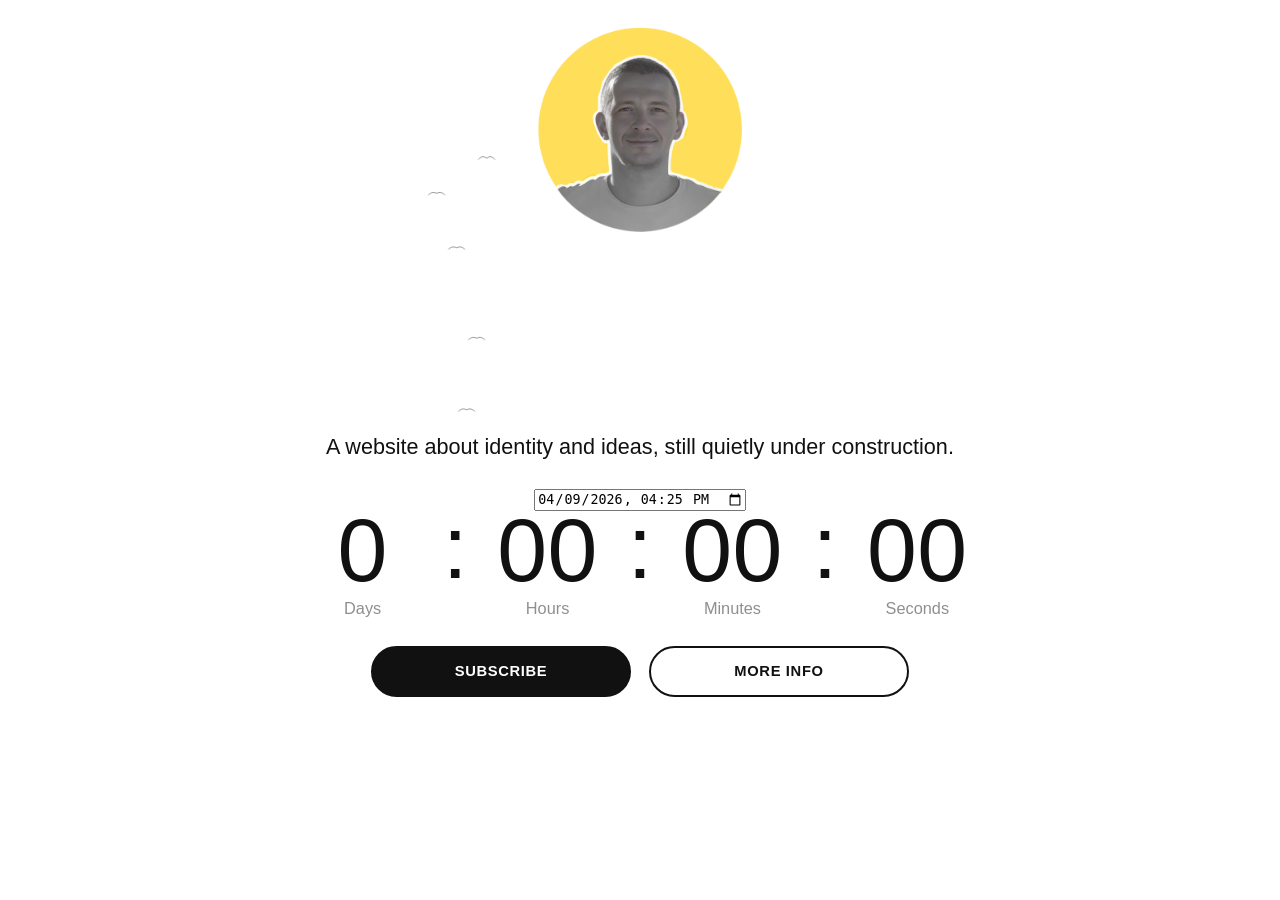
==== index.html @ 273ef84e "Update index.html" ====
<!DOCTYPE html>
<html lang="en">
<head>
  <meta charset="UTF-8" />
  <meta name="viewport" content="width=device-width, initial-scale=1.0" />
  <title>m1l0s.io</title>
  <link rel="stylesheet" href="./style.css" />
</head>
<body>
  <main class="hero">
    <div class="avatar-wrap">
      <img src="./assets/me.png" alt="Milos portrait" class="avatar-img" />

      <div class="avatar-birds" aria-hidden="true">
        <svg class="bird-svg bird-1" viewBox="0 0 40 20">
          <path d="M2 14C8 7 14 6 20 12C26 6 32 7 38 14"></path>
        </svg>
        <svg class="bird-svg bird-2" viewBox="0 0 40 20">
          <path d="M2 14C8 8 14 7 20 11C26 7 32 8 38 14"></path>
        </svg>
        <svg class="bird-svg bird-3" viewBox="0 0 40 20">
          <path d="M2 15C8 9 14 8 20 12C26 8 32 9 38 15"></path>
        </svg>
        <svg class="bird-svg bird-4" viewBox="0 0 40 20">
          <path d="M2 13C8 7 14 6 20 10C26 6 32 7 38 13"></path>
        </svg>
        <svg class="bird-svg bird-5" viewBox="0 0 40 20">
          <path d="M2 14C8 8 14 7 20 11C26 7 32 8 38 14"></path>
        </svg>
      </div>
    </div>

    <p class="hero-text">
      A website about identity and ideas, still quietly under construction.
    </p>

    <div class="countdown-wrap">
      <input type="datetime-local" id="countdownTarget" value="2026-04-09T16:25" />

      <div class="countdown" aria-label="Countdown">
        <div class="countdown-block">
          <div class="countdown-number" id="days">0</div>
          <div class="countdown-label">Days</div>
        </div>

        <div class="countdown-colon">:</div>

        <div class="countdown-block">
          <div class="countdown-number" id="hours">00</div>
          <div class="countdown-label">Hours</div>
        </div>

        <div class="countdown-colon">:</div>

        <div class="countdown-block">
          <div class="countdown-number" id="minutes">00</div>
          <div class="countdown-label">Minutes</div>
        </div>

        <div class="countdown-colon">:</div>

        <div class="countdown-block">
          <div class="countdown-number" id="seconds">00</div>
          <div class="countdown-label">Seconds</div>
        </div>
      </div>
    </div>

    <div class="hero-actions">
      <a
        href="https://example.com"
        class="hero-btn hero-btn--filled"
        target="_blank"
        rel="noopener noreferrer"
      >
        Subscribe
      </a>

      <a href="./about.html" class="hero-btn hero-btn--outline">
        More Info
      </a>
    </div>
  </main>

  <script>
    const countdownTargetInput = document.getElementById("countdownTarget");
    const daysEl = document.getElementById("days");
    const hoursEl = document.getElementById("hours");
    const minutesEl = document.getElementById("minutes");
    const secondsEl = document.getElementById("seconds");

    function updateCountdown() {
      const targetDate = new Date(countdownTargetInput.value);
      const now = new Date();
      const diff = targetDate - now;

      if (isNaN(targetDate.getTime()) || diff <= 0) {
        daysEl.textContent = "0";
        hoursEl.textContent = "00";
        minutesEl.textContent = "00";
        secondsEl.textContent = "00";
        return;
      }

      const days = Math.floor(diff / (1000 * 60 * 60 * 24));
      const hours = Math.floor((diff / (1000 * 60 * 60)) % 24);
      const minutes = Math.floor((diff / (1000 * 60)) % 60);
      const seconds = Math.floor((diff / 1000) % 60);

      daysEl.textContent = String(days);
      hoursEl.textContent = String(hours).padStart(2, "0");
      minutesEl.textContent = String(minutes).padStart(2, "0");
      secondsEl.textContent = String(seconds).padStart(2, "0");
    }

    countdownTargetInput.addEventListener("input", updateCountdown);

    updateCountdown();
    setInterval(updateCountdown, 1000);
  </script>
</body>
</html>
---- style.css ----
:root {
  color-scheme: light dark;
  box-sizing: border-box;
}

*,
*::before,
*::after {
  box-sizing: inherit;
}

html,
body {
  min-height: 100%;
}

body {
  margin: 0;
  min-height: 100vh;
  background: #ffffff;
  color: #111111;
  font-family: Roboto, "Helvetica Neue", Arial, sans-serif;
  overflow-x: hidden;
}

@media (prefers-color-scheme: dark) {
  body {
    background: #000000;
    color: #ffffff;
  }
}

/* PAGE LAYOUT */

.hero,
.about-page {
  width: min(100%, 1060px);
  min-height: 100vh;
  margin: 0 auto;
  padding-top: calc(clamp(20px, 3vh, 32px) + clamp(120px, 16vw, 210px) + 24px);
  padding-right: 20px;
  padding-bottom: 28px;
  padding-left: 20px;
  display: flex;
  flex-direction: column;
  align-items: center;
  justify-content: center;
  text-align: center;
}

.about-page {
  width: min(100%, 860px);
}

.about-hero {
  width: 100%;
  display: flex;
  flex-direction: column;
  align-items: center;
  justify-content: center;
}

/* AVATAR */

.avatar-wrap {
  position: fixed;
  top: clamp(20px, 3vh, 32px);
  left: 50%;
  transform: translateX(-50%);
  width: clamp(120px, 16vw, 210px);
  z-index: 10;
  display: flex;
  align-items: center;
  justify-content: center;
}

.avatar-img {
  position: relative;
  z-index: 1;
  width: 100%;
  height: auto;
  display: block;
  object-fit: contain;
}

.avatar-birds {
  position: absolute;
  inset: 0;
  z-index: 2;
  pointer-events: none;
  overflow: visible;
  opacity: 0.8;
}

/* TEXT */

.hero-text,
.about-text {
  width: 100%;
  max-width: 820px;
  margin: 0 auto 26px;
  font-size: clamp(1rem, 0.72rem + 0.95vw, 1.35rem);
  line-height: 1.5;
  font-weight: 400;
  text-align: center;
  white-space: normal;
  overflow-wrap: break-word;
  word-break: normal;
}

.about-text {
  max-width: 760px;
}

/* COUNTDOWN */

.countdown {
  display: flex;
  align-items: flex-start;
  justify-content: center;
  gap: 4px;
  flex-wrap: nowrap;
  margin: 0 auto 28px;
  width: 100%;
}

.countdown--ghost {
  visibility: hidden;
  pointer-events: none;
}

.countdown-block {
  min-width: 0;
  width: clamp(64px, 13vw, 150px);
  display: flex;
  flex-direction: column;
  align-items: center;
}

.countdown-number {
  font-size: clamp(2.9rem, 7vw, 6.2rem);
  line-height: 0.88;
  font-weight: 300;
  letter-spacing: 0.005em;
  font-variant-numeric: tabular-nums;
}

.countdown-colon {
  font-size: clamp(2.9rem, 7vw, 6.2rem);
  line-height: 0.84;
  font-weight: 300;
  transform: translateY(-1px);
  padding-inline: 1px;
  flex: 0 0 auto;
}

.countdown-label {
  margin-top: 10px;
  font-size: clamp(0.82rem, 0.62rem + 0.5vw, 1.15rem);
  line-height: 1.15;
  font-weight: 400;
  color: #8f8f8f;
}

/* ACTIONS */

.hero-actions,
.about-actions {
  display: flex;
  justify-content: center;
  align-items: center;
  gap: 18px;
  flex-wrap: wrap;
  width: 100%;
  margin: 0;
}

.hero-btn {
  min-width: min(260px, 42vw);
  padding: 16px 28px;
  border-radius: 999px;
  text-decoration: none;
  text-transform: uppercase;
  text-align: center;
  font-size: 0.92rem;
  line-height: 1;
  font-weight: 700;
  letter-spacing: 0.045em;
  border: 2px solid #111111;
  background: transparent;
  color: #111111;
  transition: transform 0.2s ease, opacity 0.2s ease, background-color 0.2s ease, color 0.2s ease, border-color 0.2s ease;
}

.hero-btn:hover {
  transform: translateY(-1px);
  opacity: 0.88;
}

.hero-btn--filled {
  background: #111111;
  color: #ffffff;
}

.hero-btn--outline {
  background: transparent;
  color: #111111;
}

@media (prefers-color-scheme: dark) {
  .countdown-label {
    color: #9a9a9a;
  }

  .hero-btn {
    border-color: #ffffff;
    color: #ffffff;
  }

  .hero-btn--filled {
    background: #ffffff;
    color: #000000;
  }

  .hero-btn--outline {
    background: transparent;
    color: #ffffff;
  }
}

/* BIRDS */

.bird-svg {
  position: fixed;
  width: 18px;
  height: 9px;
  fill: none;
  stroke: currentColor;
  stroke-width: 1.6;
  stroke-linecap: round;
  stroke-linejoin: round;
  opacity: 0.72;
  pointer-events: none;
  z-index: 20;
}

.bird-1 { top: 14vh; left: -60px; animation: birdFly1 28s linear infinite; }
.bird-2 { top: 24vh; left: -90px; animation: birdFly2 32s linear infinite; }
.bird-3 { top: 34vh; left: -70px; animation: birdFly3 26s linear infinite; }
.bird-4 { top: 18vh; left: -110px; animation: birdFly4 30s linear infinite; }
.bird-5 { top: 42vh; left: -80px; animation: birdFly5 27s linear infinite; }

@keyframes birdFly1 {
  0% { transform: translateX(0) translateY(0) rotate(-2deg) scale(1); }
  25% { transform: translateX(30vw) translateY(-10px) rotate(1deg) scale(1.03); }
  50% { transform: translateX(60vw) translateY(8px) rotate(-1deg) scale(1.05); }
  75% { transform: translateX(85vw) translateY(-6px) rotate(1deg) scale(1.02); }
  100% { transform: translateX(calc(100vw + 140px)) translateY(0) rotate(0deg) scale(0.98); }
}

@keyframes birdFly2 {
  0% { transform: translateX(0) translateY(0) rotate(1deg) scale(0.96); }
  25% { transform: translateX(28vw) translateY(8px) rotate(-1deg) scale(0.98); }
  50% { transform: translateX(58vw) translateY(-10px) rotate(1deg) scale(1); }
  75% { transform: translateX(84vw) translateY(6px) rotate(-1deg) scale(0.99); }
  100% { transform: translateX(calc(100vw + 160px)) translateY(0) rotate(0deg) scale(0.96); }
}

@keyframes birdFly3 {
  0% { transform: translateX(0) translateY(0) rotate(-1deg) scale(1); }
  25% { transform: translateX(32vw) translateY(-8px) rotate(1deg) scale(1.02); }
  50% { transform: translateX(62vw) translateY(10px) rotate(-1deg) scale(1.04); }
  75% { transform: translateX(88vw) translateY(-8px) rotate(1deg) scale(1.01); }
  100% { transform: translateX(calc(100vw + 150px)) translateY(0) rotate(0deg) scale(0.98); }
}

@keyframes birdFly4 {
  0% { transform: translateX(0) translateY(0) rotate(2deg) scale(0.94); }
  25% { transform: translateX(26vw) translateY(-7px) rotate(0deg) scale(0.97); }
  50% { transform: translateX(56vw) translateY(7px) rotate(1deg) scale(1); }
  75% { transform: translateX(82vw) translateY(-9px) rotate(-1deg) scale(0.98); }
  100% { transform: translateX(calc(100vw + 170px)) translateY(0) rotate(0deg) scale(0.95); }
}

@keyframes birdFly5 {
  0% { transform: translateX(0) translateY(0) rotate(-1deg) scale(0.98); }
  25% { transform: translateX(31vw) translateY(9px) rotate(1deg) scale(1); }
  50% { transform: translateX(63vw) translateY(-9px) rotate(-1deg) scale(1.03); }
  75% { transform: translateX(87vw) translateY(5px) rotate(1deg) scale(1); }
  100% { transform: translateX(calc(100vw + 145px)) translateY(0) rotate(0deg) scale(0.97); }
}

/* MOBILE */

@media (max-width: 820px) {
  .countdown-number,
  .countdown-colon {
    font-size: clamp(2.4rem, 10vw, 4.9rem);
  }

  .countdown-block {
    width: clamp(54px, 16vw, 110px);
  }

  .hero-btn {
    min-width: min(220px, 80vw);
  }
}

@media (max-width: 560px) {
  .hero,
  .about-page {
    padding-top: calc(16px + 90px + 24px);
    padding-right: 14px;
    padding-bottom: 28px;
    padding-left: 14px;
  }

  .avatar-wrap {
    width: 90px;
    top: 16px;
  }

  .hero-text,
  .about-text {
    max-width: 100%;
    font-size: 0.98rem;
    line-height: 1.5;
    padding-inline: 2px;
  }

  .countdown {
    gap: 8px 2px;
    margin-bottom: 24px;
    flex-wrap: wrap;
    justify-content: center;
  }

  .countdown-block {
    width: 64px;
    max-width: 64px;
  }

  .countdown-number {
    font-size: clamp(2rem, 10vw, 3.2rem);
  }

  .countdown-colon {
    display: none;
  }

  .countdown-label {
    margin-top: 8px;
    font-size: 0.74rem;
  }

  .hero-actions,
  .about-actions {
    gap: 10px;
  }

  .hero-btn {
    width: min(100%, 320px);
    min-width: 0;
    padding: 14px 22px;
    font-size: 0.86rem;
  }
}
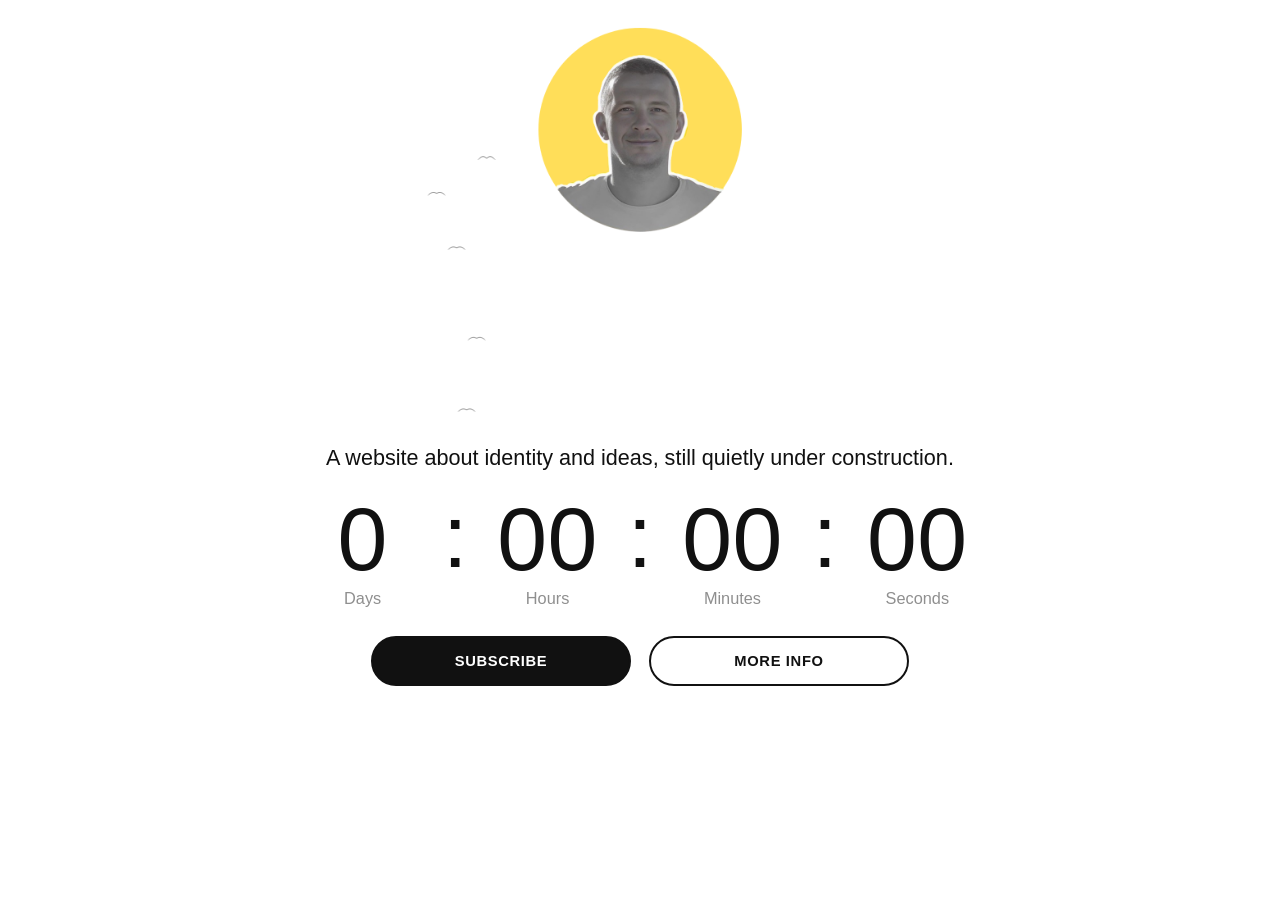
==== commit 111c057e: "Update index.html" ====
--- a/index.html
+++ b/index.html
@@ -35,7 +35,6 @@
     </p>
 
     <div class="countdown-wrap">
-      <input type="datetime-local" id="countdownTarget" value="2026-04-09T16:25" />
 
       <div class="countdown" aria-label="Countdown">
         <div class="countdown-block">
@@ -82,41 +81,40 @@
     </div>
   </main>
 
-  <script>
-    const countdownTargetInput = document.getElementById("countdownTarget");
-    const daysEl = document.getElementById("days");
-    const hoursEl = document.getElementById("hours");
-    const minutesEl = document.getElementById("minutes");
-    const secondsEl = document.getElementById("seconds");
+<script>
+  const COUNTDOWN_TARGET = "2026-04-09T16:25:00";
 
-    function updateCountdown() {
-      const targetDate = new Date(countdownTargetInput.value);
-      const now = new Date();
-      const diff = targetDate - now;
+  const daysEl = document.getElementById("days");
+  const hoursEl = document.getElementById("hours");
+  const minutesEl = document.getElementById("minutes");
+  const secondsEl = document.getElementById("seconds");
 
-      if (isNaN(targetDate.getTime()) || diff <= 0) {
-        daysEl.textContent = "0";
-        hoursEl.textContent = "00";
-        minutesEl.textContent = "00";
-        secondsEl.textContent = "00";
-        return;
-      }
+  function updateCountdown() {
+    const targetDate = new Date(COUNTDOWN_TARGET);
+    const now = new Date();
+    const diff = targetDate - now;
 
-      const days = Math.floor(diff / (1000 * 60 * 60 * 24));
-      const hours = Math.floor((diff / (1000 * 60 * 60)) % 24);
-      const minutes = Math.floor((diff / (1000 * 60)) % 60);
-      const seconds = Math.floor((diff / 1000) % 60);
-
-      daysEl.textContent = String(days);
-      hoursEl.textContent = String(hours).padStart(2, "0");
-      minutesEl.textContent = String(minutes).padStart(2, "0");
-      secondsEl.textContent = String(seconds).padStart(2, "0");
+    if (isNaN(targetDate.getTime()) || diff <= 0) {
+      daysEl.textContent = "0";
+      hoursEl.textContent = "00";
+      minutesEl.textContent = "00";
+      secondsEl.textContent = "00";
+      return;
     }
 
-    countdownTargetInput.addEventListener("input", updateCountdown);
+    const days = Math.floor(diff / (1000 * 60 * 60 * 24));
+    const hours = Math.floor((diff / (1000 * 60 * 60)) % 24);
+    const minutes = Math.floor((diff / (1000 * 60)) % 60);
+    const seconds = Math.floor((diff / 1000) % 60);
 
-    updateCountdown();
-    setInterval(updateCountdown, 1000);
-  </script>
+    daysEl.textContent = String(days);
+    hoursEl.textContent = String(hours).padStart(2, "0");
+    minutesEl.textContent = String(minutes).padStart(2, "0");
+    secondsEl.textContent = String(seconds).padStart(2, "0");
+  }
+
+  updateCountdown();
+  setInterval(updateCountdown, 1000);
+</script>
 </body>
 </html>
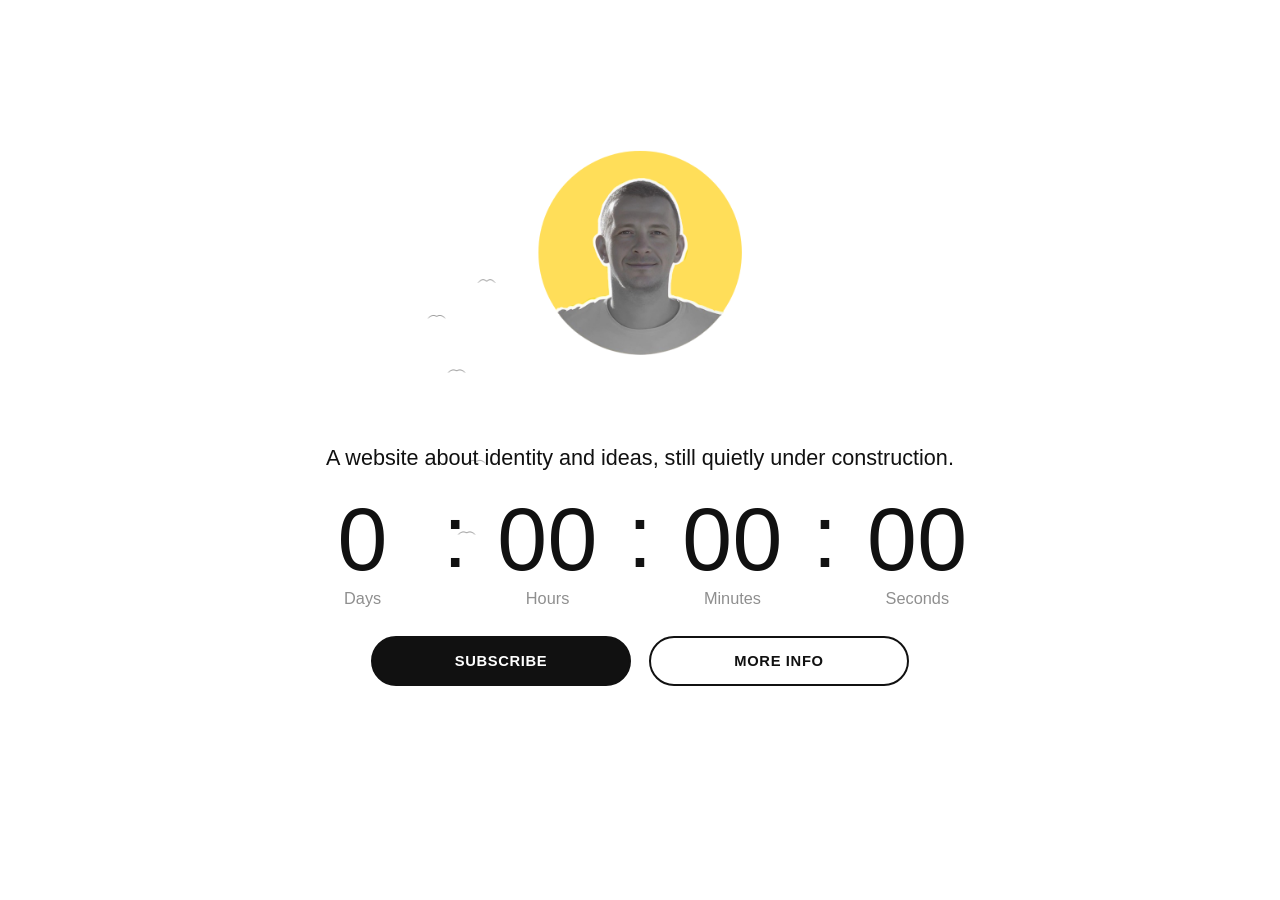
==== commit fb99d3dc: "Update index.html" ====
--- a/index.html
+++ b/index.html
@@ -66,14 +66,12 @@
     </div>
 
     <div class="hero-actions">
-      <a
-        href="https://example.com"
-        class="hero-btn hero-btn--filled"
-        target="_blank"
-        rel="noopener noreferrer"
-      >
-        Subscribe
-      </a>
+<a
+  href="mailto:hello@m1l0s.io?subject=Subscribe"
+  class="hero-btn hero-btn--filled"
+>
+  Subscribe
+</a>
 
       <a href="./about.html" class="hero-btn hero-btn--outline">
         More Info
--- a/style.css
+++ b/style.css
@@ -64,7 +64,7 @@
 
 .avatar-wrap {
   position: fixed;
-  top: clamp(20px, 3vh, 32px);
+  top: clamp(150px, 3vh, 32px);
   left: 50%;
   transform: translateX(-50%);
   width: clamp(120px, 16vw, 210px);
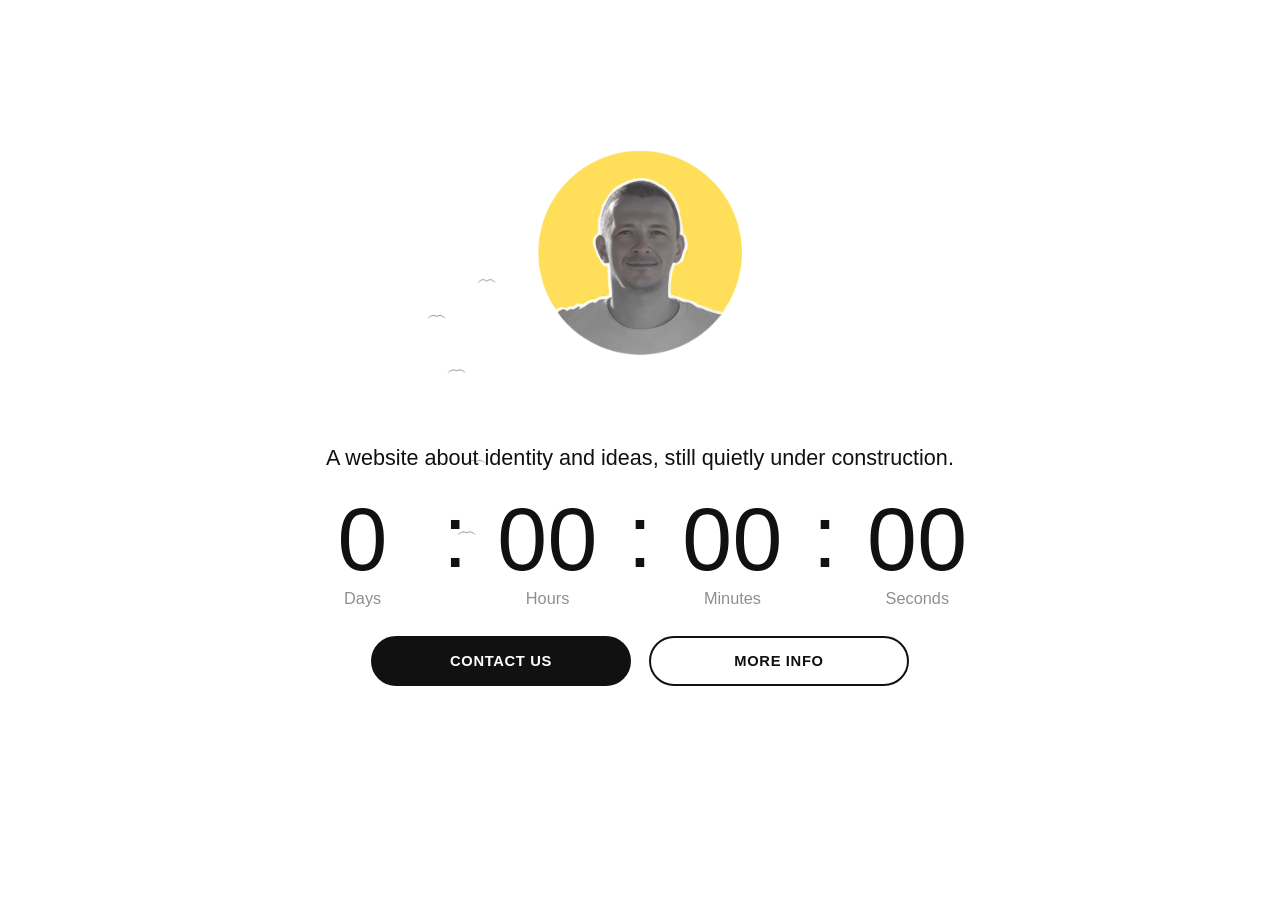
==== commit a21ea4e3: "Update index.html" ====
--- a/index.html
+++ b/index.html
@@ -70,7 +70,7 @@
   href="mailto:hello@m1l0s.io?subject=Subscribe"
   class="hero-btn hero-btn--filled"
 >
-  Subscribe
+  CONTACT US
 </a>
 
       <a href="./about.html" class="hero-btn hero-btn--outline">
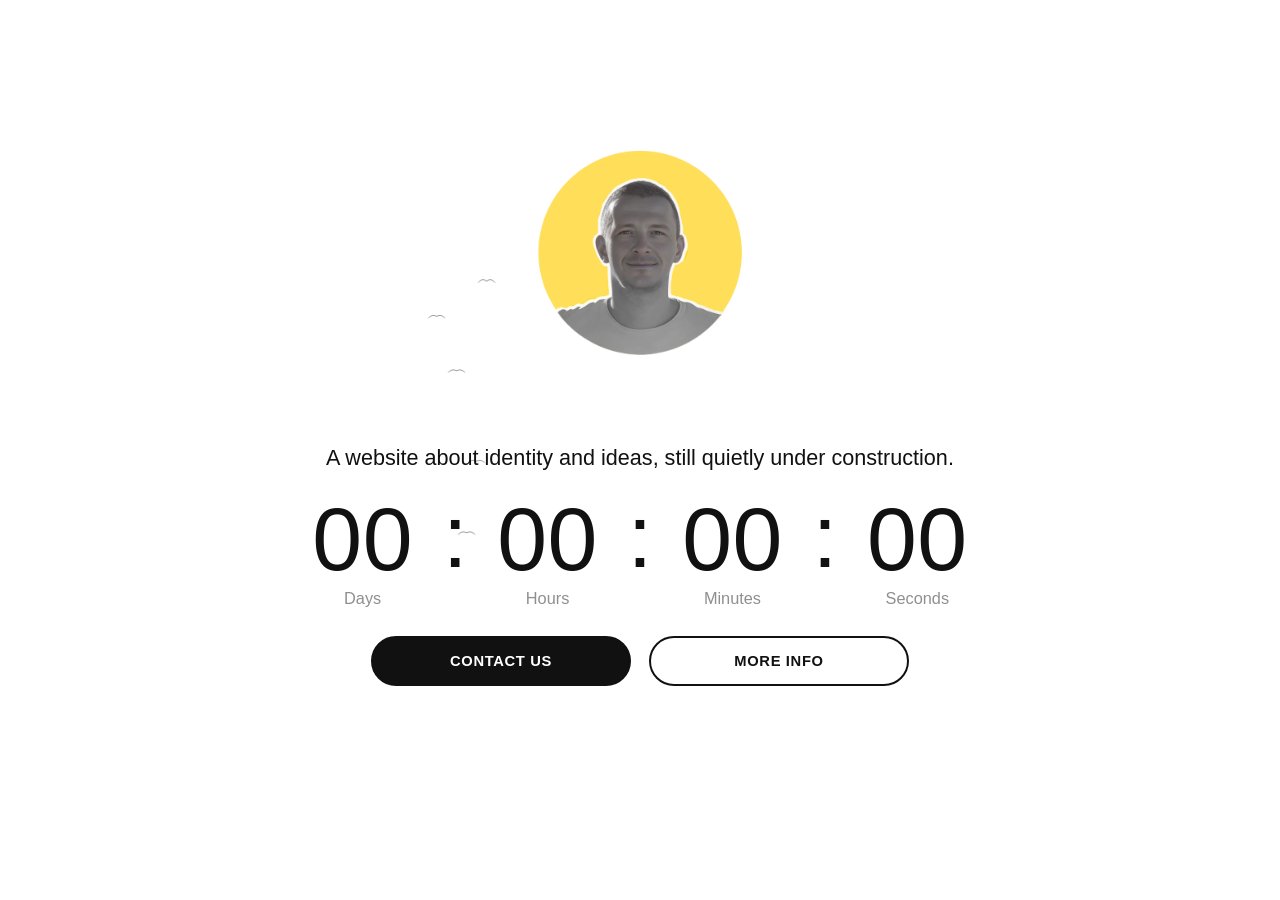
==== commit 290d56bb: "Update index.html" ====
--- a/index.html
+++ b/index.html
@@ -67,7 +67,7 @@
 
     <div class="hero-actions">
 <a
-  href="mailto:hello@m1l0s.io?subject=Subscribe"
+  href="mailto:hello@m1l0s.io"
   class="hero-btn hero-btn--filled"
 >
   CONTACT US
@@ -93,7 +93,7 @@
     const diff = targetDate - now;
 
     if (isNaN(targetDate.getTime()) || diff <= 0) {
-      daysEl.textContent = "0";
+      daysEl.textContent = "00";
       hoursEl.textContent = "00";
       minutesEl.textContent = "00";
       secondsEl.textContent = "00";
@@ -105,7 +105,7 @@
     const minutes = Math.floor((diff / (1000 * 60)) % 60);
     const seconds = Math.floor((diff / 1000) % 60);
 
-    daysEl.textContent = String(days);
+    daysEl.textContent = String(days).padStart(2, "0");
     hoursEl.textContent = String(hours).padStart(2, "0");
     minutesEl.textContent = String(minutes).padStart(2, "0");
     secondsEl.textContent = String(seconds).padStart(2, "0");
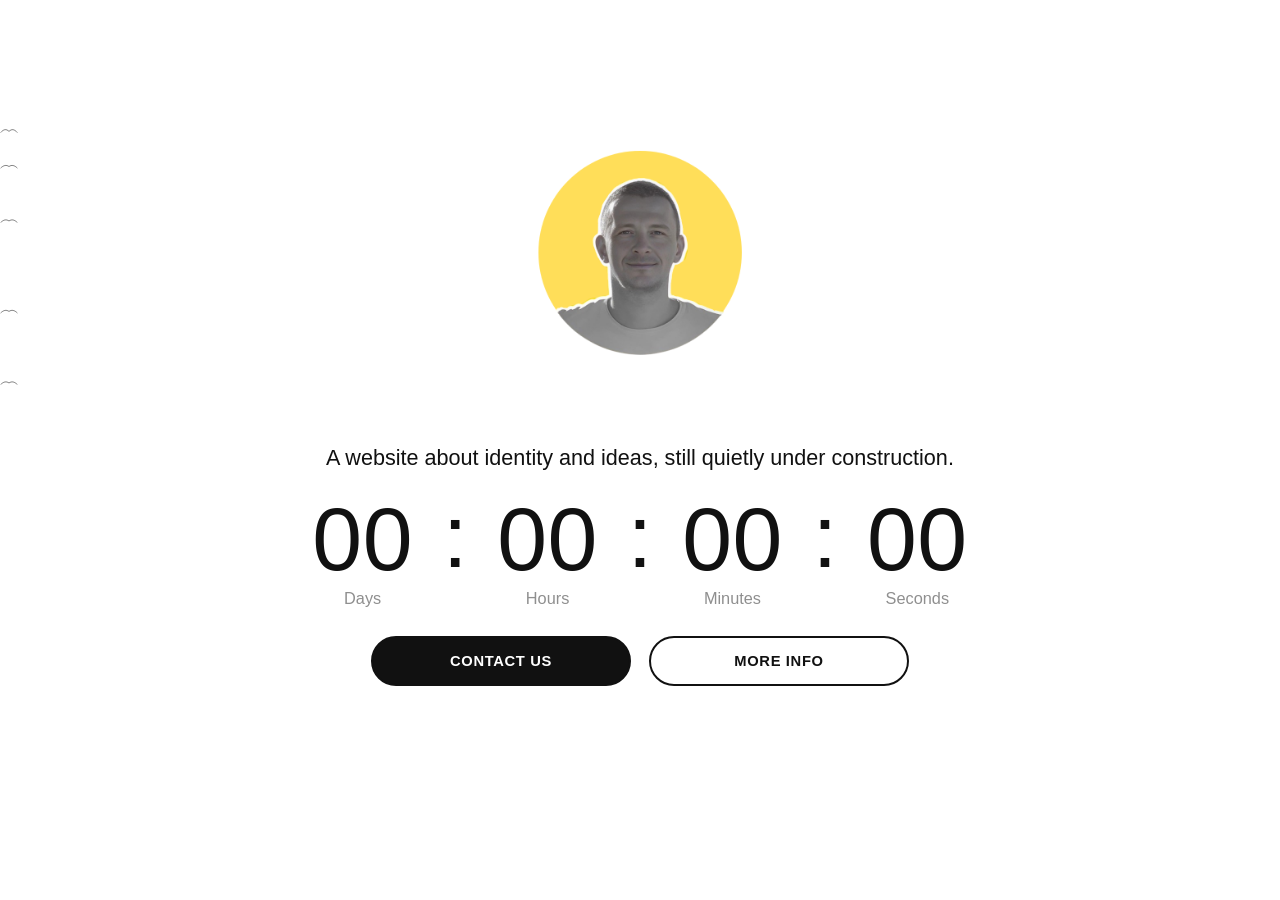
==== commit 4d10bec2: "Update index.html" ====
--- a/index.html
+++ b/index.html
@@ -7,27 +7,29 @@
   <link rel="stylesheet" href="./style.css" />
 </head>
 <body>
+
+  <!-- PTICE VAN SVIH KONTEJNERA -->
+  <div class="birds-layer" aria-hidden="true">
+    <svg class="bird-svg bird-1" viewBox="0 0 40 20">
+      <path d="M2 14C8 7 14 6 20 12C26 6 32 7 38 14"></path>
+    </svg>
+    <svg class="bird-svg bird-2" viewBox="0 0 40 20">
+      <path d="M2 14C8 8 14 7 20 11C26 7 32 8 38 14"></path>
+    </svg>
+    <svg class="bird-svg bird-3" viewBox="0 0 40 20">
+      <path d="M2 15C8 9 14 8 20 12C26 8 32 9 38 15"></path>
+    </svg>
+    <svg class="bird-svg bird-4" viewBox="0 0 40 20">
+      <path d="M2 13C8 7 14 6 20 10C26 6 32 7 38 13"></path>
+    </svg>
+    <svg class="bird-svg bird-5" viewBox="0 0 40 20">
+      <path d="M2 14C8 8 14 7 20 11C26 7 32 8 38 14"></path>
+    </svg>
+  </div>
+
   <main class="hero">
     <div class="avatar-wrap">
       <img src="./assets/me.png" alt="Milos portrait" class="avatar-img" />
-
-      <div class="avatar-birds" aria-hidden="true">
-        <svg class="bird-svg bird-1" viewBox="0 0 40 20">
-          <path d="M2 14C8 7 14 6 20 12C26 6 32 7 38 14"></path>
-        </svg>
-        <svg class="bird-svg bird-2" viewBox="0 0 40 20">
-          <path d="M2 14C8 8 14 7 20 11C26 7 32 8 38 14"></path>
-        </svg>
-        <svg class="bird-svg bird-3" viewBox="0 0 40 20">
-          <path d="M2 15C8 9 14 8 20 12C26 8 32 9 38 15"></path>
-        </svg>
-        <svg class="bird-svg bird-4" viewBox="0 0 40 20">
-          <path d="M2 13C8 7 14 6 20 10C26 6 32 7 38 13"></path>
-        </svg>
-        <svg class="bird-svg bird-5" viewBox="0 0 40 20">
-          <path d="M2 14C8 8 14 7 20 11C26 7 32 8 38 14"></path>
-        </svg>
-      </div>
     </div>
 
     <p class="hero-text">
@@ -35,8 +37,7 @@
     </p>
 
     <div class="countdown-wrap">
-
-      <div class="countdown" aria-label="Countdown">
+      <div class="countdown">
         <div class="countdown-block">
           <div class="countdown-number" id="days">0</div>
           <div class="countdown-label">Days</div>
@@ -66,12 +67,9 @@
     </div>
 
     <div class="hero-actions">
-<a
-  href="mailto:hello@m1l0s.io"
-  class="hero-btn hero-btn--filled"
->
-  CONTACT US
-</a>
+      <a href="mailto:hello@m1l0s.io" class="hero-btn hero-btn--filled">
+        CONTACT US
+      </a>
 
       <a href="./about.html" class="hero-btn hero-btn--outline">
         More Info
--- a/style.css
+++ b/style.css
@@ -232,6 +232,7 @@
 
 .bird-svg {
   position: fixed;
+  left: 0;
   width: 18px;
   height: 9px;
   fill: none;
@@ -244,22 +245,23 @@
   z-index: 20;
 }
 
-.bird-1 { top: 14vh; left: -60px; animation: birdFly1 28s linear infinite; }
-.bird-2 { top: 24vh; left: -90px; animation: birdFly2 32s linear infinite; }
-.bird-3 { top: 34vh; left: -70px; animation: birdFly3 26s linear infinite; }
-.bird-4 { top: 18vh; left: -110px; animation: birdFly4 30s linear infinite; }
-.bird-5 { top: 42vh; left: -80px; animation: birdFly5 27s linear infinite; }
+/* startuju van leve ivice + različite faze */
+.bird-1 { top: 14vh; animation: birdFly1 28s linear infinite; animation-delay: -5s; }
+.bird-2 { top: 24vh; animation: birdFly2 32s linear infinite; animation-delay: -12s; }
+.bird-3 { top: 34vh; animation: birdFly3 26s linear infinite; animation-delay: -8s; }
+.bird-4 { top: 18vh; animation: birdFly4 30s linear infinite; animation-delay: -15s; }
+.bird-5 { top: 42vh; animation: birdFly5 27s linear infinite; animation-delay: -10s; }
 
 @keyframes birdFly1 {
-  0% { transform: translateX(0) translateY(0) rotate(-2deg) scale(1); }
+  0% { transform: translateX(-150px) translateY(0) rotate(-2deg) scale(1); }
   25% { transform: translateX(30vw) translateY(-10px) rotate(1deg) scale(1.03); }
   50% { transform: translateX(60vw) translateY(8px) rotate(-1deg) scale(1.05); }
   75% { transform: translateX(85vw) translateY(-6px) rotate(1deg) scale(1.02); }
-  100% { transform: translateX(calc(100vw + 140px)) translateY(0) rotate(0deg) scale(0.98); }
+  100% { transform: translateX(calc(100vw + 150px)) translateY(0) rotate(0deg) scale(0.98); }
 }
 
 @keyframes birdFly2 {
-  0% { transform: translateX(0) translateY(0) rotate(1deg) scale(0.96); }
+  0% { transform: translateX(-160px) translateY(0) rotate(1deg) scale(0.96); }
   25% { transform: translateX(28vw) translateY(8px) rotate(-1deg) scale(0.98); }
   50% { transform: translateX(58vw) translateY(-10px) rotate(1deg) scale(1); }
   75% { transform: translateX(84vw) translateY(6px) rotate(-1deg) scale(0.99); }
@@ -267,7 +269,7 @@
 }
 
 @keyframes birdFly3 {
-  0% { transform: translateX(0) translateY(0) rotate(-1deg) scale(1); }
+  0% { transform: translateX(-150px) translateY(0) rotate(-1deg) scale(1); }
   25% { transform: translateX(32vw) translateY(-8px) rotate(1deg) scale(1.02); }
   50% { transform: translateX(62vw) translateY(10px) rotate(-1deg) scale(1.04); }
   75% { transform: translateX(88vw) translateY(-8px) rotate(1deg) scale(1.01); }
@@ -275,7 +277,7 @@
 }
 
 @keyframes birdFly4 {
-  0% { transform: translateX(0) translateY(0) rotate(2deg) scale(0.94); }
+  0% { transform: translateX(-170px) translateY(0) rotate(2deg) scale(0.94); }
   25% { transform: translateX(26vw) translateY(-7px) rotate(0deg) scale(0.97); }
   50% { transform: translateX(56vw) translateY(7px) rotate(1deg) scale(1); }
   75% { transform: translateX(82vw) translateY(-9px) rotate(-1deg) scale(0.98); }
@@ -283,7 +285,7 @@
 }
 
 @keyframes birdFly5 {
-  0% { transform: translateX(0) translateY(0) rotate(-1deg) scale(0.98); }
+  0% { transform: translateX(-145px) translateY(0) rotate(-1deg) scale(0.98); }
   25% { transform: translateX(31vw) translateY(9px) rotate(1deg) scale(1); }
   50% { transform: translateX(63vw) translateY(-9px) rotate(-1deg) scale(1.03); }
   75% { transform: translateX(87vw) translateY(5px) rotate(1deg) scale(1); }
